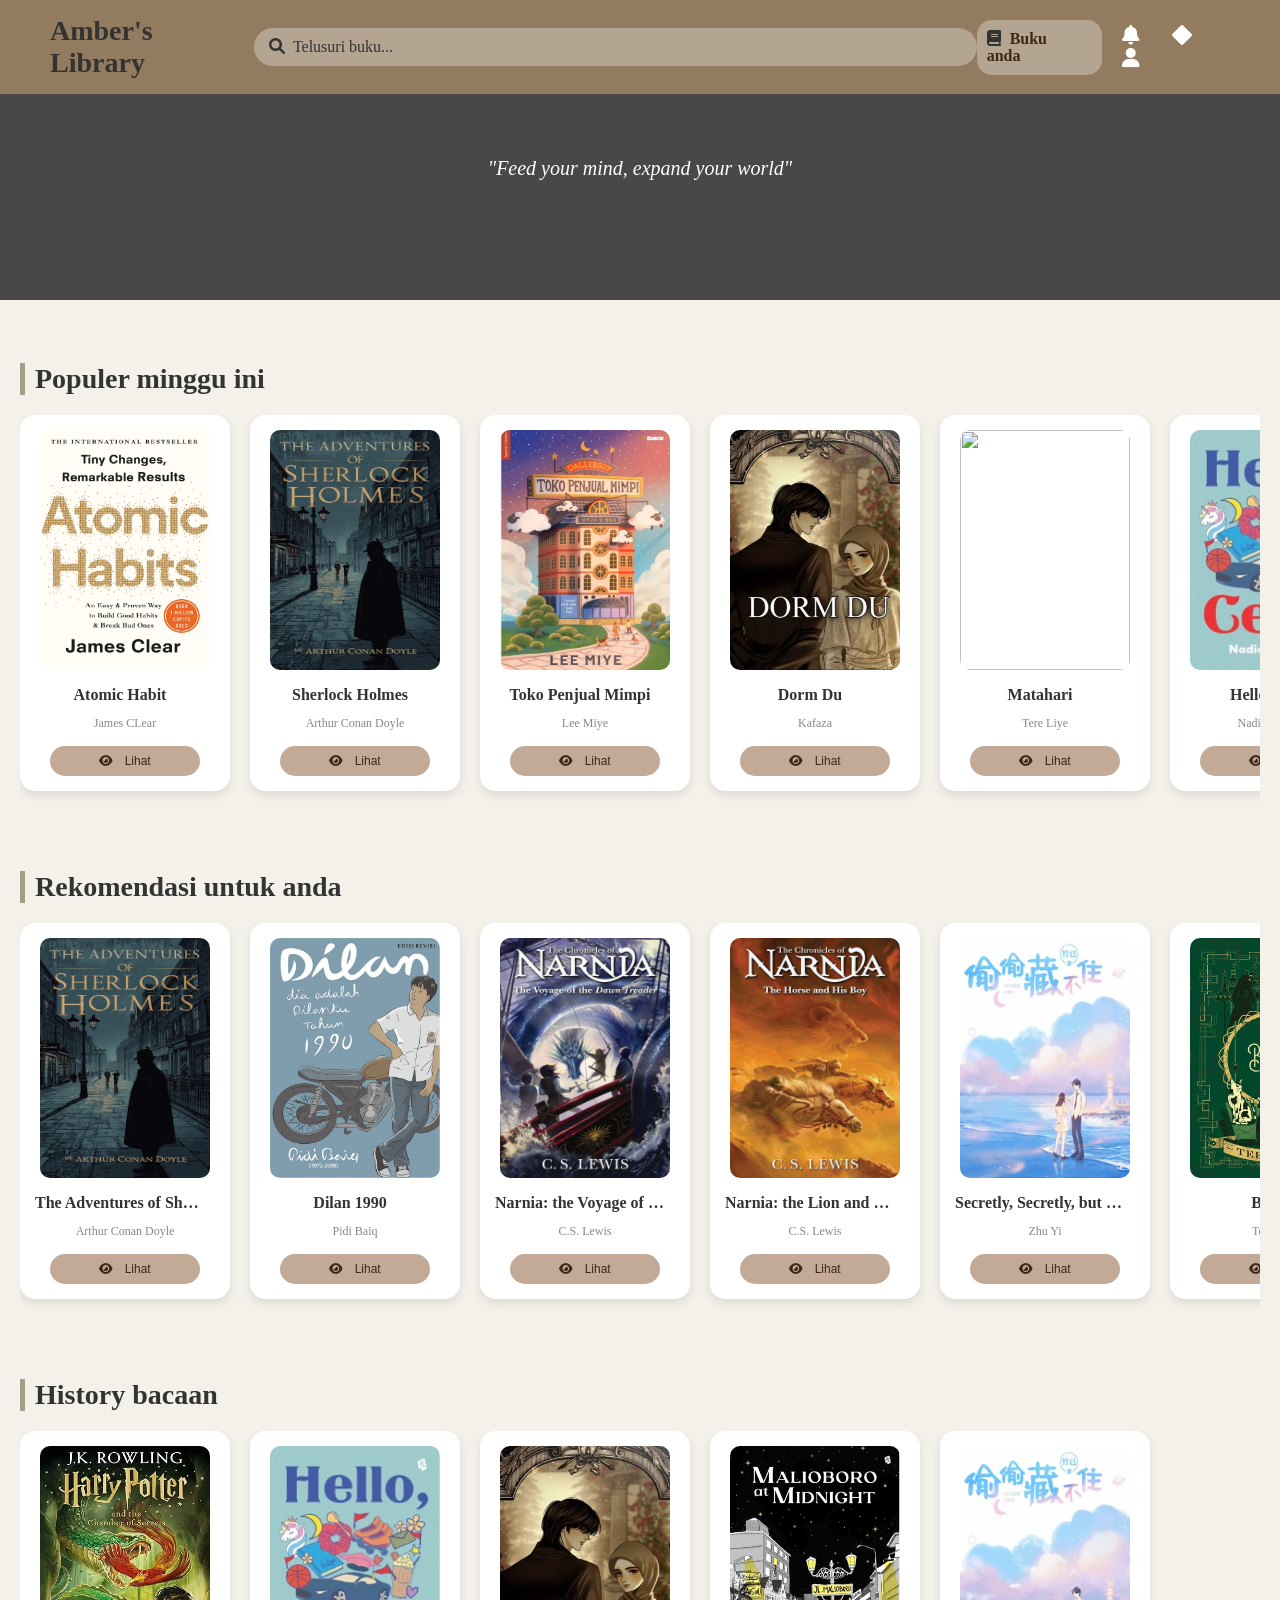
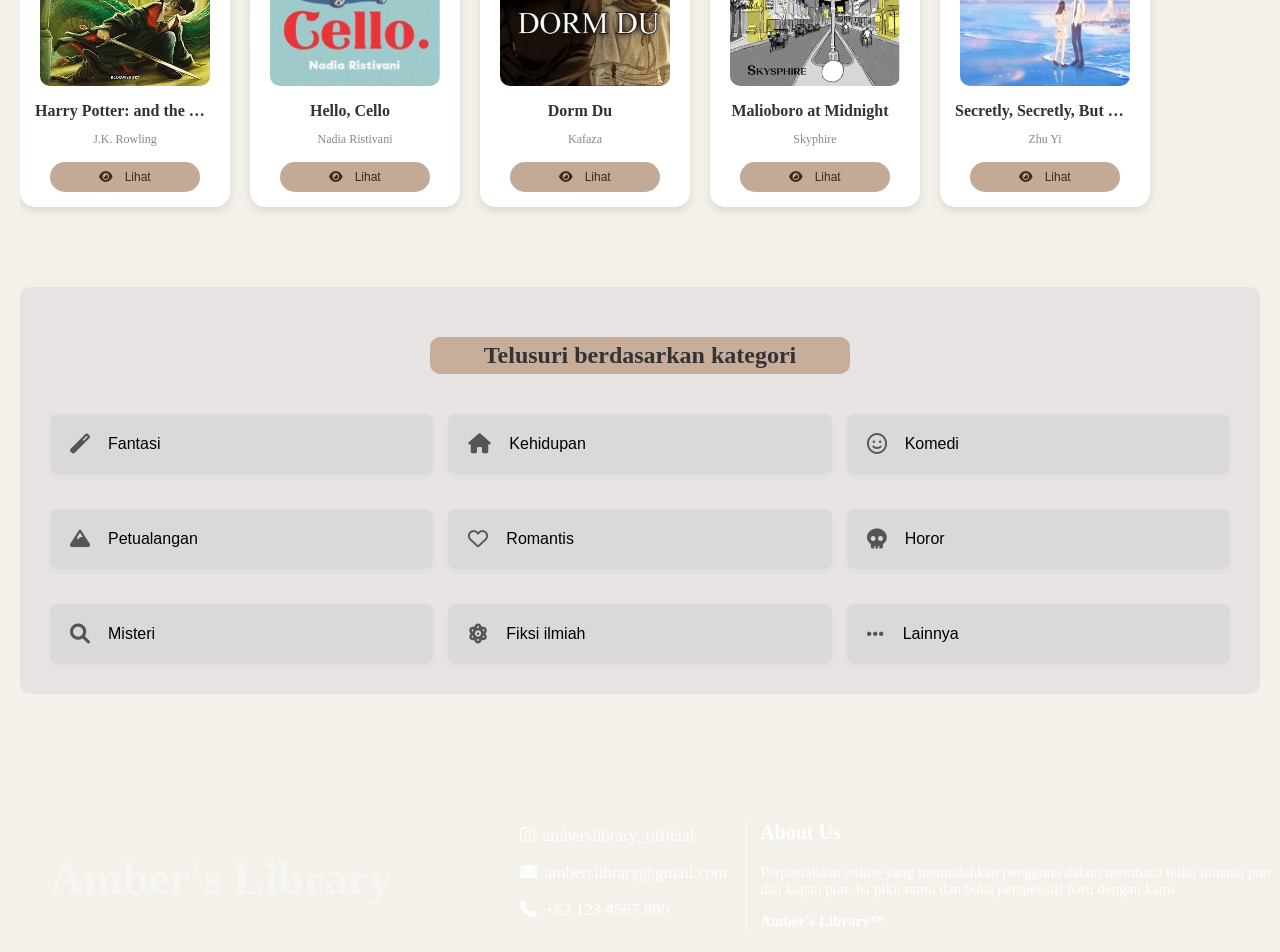
==== index.html @ e3006d30 "Add files via upload" ====
<!DOCTYPE html>
<html lang="id">
<head>
    <meta charset="UTF-8">
    <meta name="viewport" content="width=device-width, initial-scale=1.0">
    <title>Amber's Library</title>
    <link rel="stylesheet" href="styleHome.css">    
    <link rel="stylesheet" href="https://cdnjs.cloudflare.com/ajax/libs/font-awesome/6.0.0/css/all.min.css">
    <link rel="icon" href="icon.jpg">
</head>
<body>
        <header class="header">
        <nav class="navbar">
            <div class="logo">Amber's Library</div>
            <div class="searchbar"><i class="fas fa-search"></i>Telusuri buku...</div>
            <div class="collection">
                <i class="fas fa-book">
                    <a href="#">Buku anda</a>
                </i>
            </div>
            <div class="nav-links">
                <a href="#notif" class="popupBuka"><i class="fas fa-bell"></i></a>
                <a href="#prem" class="popupBukaP"><i class="fa-solid fa-diamond"></i></a>
                <a href="#"><i class="fas fa-user"></i></a>
            </div>
        </nav>
        <div class="hero">
            <p>"Feed your mind, expand your world"</p>
        </div>
    </header>

    <main class="content">

        <div id="notif" class="popupNotif">
            <div class="popupBox">
                <a href="#" class="close-btn">x</a>
                <h2>Notifikasi Anda</h2>
                <div class="kotaknotif">
                    <p class="notif">hi</p>
                    <p class="notif">hi</p>
                    <p class="notif">hi</p>
                    <p class="notif">hi</p>
                    <p class="notif">hi</p>
                    <p class="notif">hi</p>
                    <p class="notif">hi</p>
                    <p class="notif">hi</p>
                    <p class="notif">Halo (Pengguna), akun anda telah terdaftar! Selamat membaca!</p>
                    <p class="notif" style="margin-bottom: 0">Selamat datang di Amber's Library. Telusuri dan baca buku sesuka anda</p>
                </div>    
            </div>
        </div>

        <!-- <div id="prem" class="popupPremium">
            <div class="popupboxPrem">
                <a href="#" class="close-btn">x</a>
                <h2>Lorem, ipsum dolor sit amet consectetur adipisicing elit. Sed quibusdam quis tempora accusamus illo dignissimos enim animi laudantium culpa soluta? Qui maiores quis corporis reiciendis quibusdam labore voluptatum aliquam impedit?</h2>
            </div>
        </div> -->
        
        <section class="book-section">
            <h2 class="section-title">Populer minggu ini</h2>
            <div class="book-scroll-container">
                <div class="book-card">
                    <div class="book-img-placeholder">
                        <img src="atomichabit.jpg">
                    </div>
                    <div class="book-info">
                        <h3>Atomic Habit</h3>
                        <p>James CLear</p>
                        <button ><i class="fas fa-eye"></i> Lihat</button>
                    </div>
                </div>
                <div class="book-card">
                    <div class="book-img-placeholder">
                        <img src="sherlockholmes.jpg">
                    </div>
                    <div class="book-info">
                        <h3>Sherlock Holmes</h3>
                        <p>Arthur Conan Doyle</p>
                        <button><i class="fas fa-eye"></i> Lihat</button>
                    </div>
                </div>
                <div class="book-card">
                    <div class="book-img-placeholder">
                        <img src="tokopenjualmimpi.jpg">
                    </div>
                    <div class="book-info">
                        <h3>Toko Penjual Mimpi</h3>
                        <p>Lee Miye</p>
                        <button><i class="fas fa-eye"></i> Lihat</button>
                    </div>
                </div>
                <div class="book-card">
                    <div class="book-img-placeholder">
                        <img src="dormdu.jpg">
                    </div>
                    <div class="book-info">
                        <h3>Dorm Du</h3>
                        <p>Kafaza</p>
                        <button><i class="fas fa-eye"></i> Lihat</button>
                    </div>
                </div>
                <div class="book-card">
                    <div class="book-img-placeholder">
                        <img src="../img/matahari.jpg">
                    </div>
                    <div class="book-info">
                        <h3>Matahari</h3>
                        <p>Tere Liye</p>
                        <button><i class="fas fa-eye"></i> Lihat</button>
                    </div>
                </div>
                <div class="book-card">
                    <div class="book-img-placeholder">
                        <img src="hellocello.jpg">
                    </div>
                    <div class="book-info">
                        <h3>Hello, Cello</h3>
                        <p>Nadia Ristivani</p>
                        <button><i class="fas fa-eye"></i> Lihat</button>
                    </div>
                </div>
                   <div class="book-card">
                    <div class="book-img-placeholder">
                        <img src="tentangkamu.jpg">
                    </div>
                    <div class="book-info">
                        <h3>Tentang Kamu</h3>
                        <p>Tere Liye</p>
                        <button><i class="fas fa-eye"></i> Lihat</button>
                    </div>
                </div>
                   <div class="book-card">
                    <div class="book-img-placeholder">
                        <img src="hp_stone.jpg">
                    </div>
                    <div class="book-info">
                        <h3>Harry Potter: and the Philospher's Stone</h3>
                        <p>J.K. Rowling</p>
                        <button><i class="fas fa-eye"></i> Lihat</button>
                    </div>
                </div>
                   <div class="book-card">
                    <div class="book-img-placeholder">
                        <img src="hp_chamber.jpg">
                    </div>
                    <div class="book-info">
                        <h3>Harry Potter: and the Chamber of Secrets</h3>
                        <p>Nadia Ristivani</p>
                        <a href="index.html">
                            <button><i class="fas fa-eye"></i> Lihat</button>
                        </a>
                    </div>
                </div>
                   <div class="book-card">
                    <div class="book-img-placeholder">
                        <img src="lautbercerita.jpg">
                    </div>
                    <div class="book-info">
                        <h3>Laut Bercerita</h3>
                        <p>Leila S. Chudori</p>
                        <button><i class="fas fa-eye"></i> Lihat</button>
                    </div>
                </div>
            </div>
        </section>

        <section class="book-section">
            <h2 class="section-title">Rekomendasi untuk anda</h2>
            <div class="book-scroll-container">
                <div class="book-card">
                    <div class="book-img-placeholder">
                        <img src="sherlockholmes.jpg">
                    </div>
                    <div class="book-info">
                        <h3>The Adventures of Sherlock Holmes</h3>
                        <p>Arthur Conan Doyle</p>
                        <button><i class="fas fa-eye"></i> Lihat</button>
                    </div>
                </div>
                <div class="book-card">
                    <div class="book-img-placeholder">
                        <img src="dilan.jpg">
                    </div>
                    <div class="book-info">
                        <h3>Dilan 1990</h3>
                        <p>Pidi Baiq</p>
                        <button><i class="fas fa-eye"></i> Lihat</button>
                    </div>
                </div>
                 <div class="book-card">
                    <div class="book-img-placeholder">
                        <img src="narnia_dawntreader.jpg">
                    </div>
                    <div class="book-info">
                        <h3>Narnia: the Voyage of the Dawn Treader</h3>
                        <p>C.S. Lewis</p>
                        <button><i class="fas fa-eye"></i> Lihat</button>
                    </div>
                </div>
                 <div class="book-card">
                    <div class="book-img-placeholder">
                        <img src="narnia_lion.jpg">
                    </div>
                    <div class="book-info">
                        <h3>Narnia: the Lion and His boy</h3>
                        <p>C.S. Lewis</p>
                        <button><i class="fas fa-eye"></i> Lihat</button>
                    </div>
                </div>
                 <div class="book-card">
                    <div class="book-img-placeholder">
                        <img src="hiddenlove.jpg">
                    </div>
                    <div class="book-info">
                        <h3>Secretly, Secretly, but Unable to Hide It</h3>
                        <p>Zhu Yi</p>
                        <button><i class="fas fa-eye"></i> Lihat</button>
                    </div>
                </div>
                 <div class="book-card">
                    <div class="book-img-placeholder">
                        <img src="bumi.jpg">
                    </div>
                    <div class="book-info">
                        <h3>Bumi</h3>
                        <p>Tere Liye</p>
                        <button><i class="fas fa-eye"></i> Lihat</button>
                    </div>
                </div>
                  <div class="book-card">
                    <div class="book-img-placeholder">
                        <img src="bulan.jpg">
                    </div>
                    <div class="book-info">
                        <h3>Bulan</h3>
                        <p>Tere Liye</p>
                        <button><i class="fas fa-eye"></i> Lihat</button>
                    </div>
                </div>
                <div class="book-card">
                    <div class="book-img-placeholder">
                        <img src="../img/komet.jpg">
                    </div>
                 <div class="book-info">
                        <h3>Komet</h3>
                        <p>Tere Liye</p>
                        <button><i class="fas fa-eye"></i> Lihat</button>
                    </div>
                </div>
                <div class="book-card">
                    <div class="book-img-placeholder">
                        <img src="../img/matahari.jpg">
                    </div>
                    <div class="book-info">
                        <h3>Matahari</h3>
                        <p>Tere Liye</p>
                        <button><i class="fas fa-eye"></i> Lihat</button>
                    </div>
                </div>
                 <div class="book-card">
                    <div class="book-img-placeholder">
                        <img src="nebula.jpg">
                    </div>
                    <div class="book-info">
                        <h3>Nebula</h3>
                        <p>Tere Liye</p>
                        <button><i class="fas fa-eye"></i> Lihat</button>
                    </div>
                </div>
            </div>
        </section>

        <section class="book-section">
            <h2 class="section-title">History bacaan</h2>
            <div class="book-scroll-container">
                <div class="book-card">
                    <div class="book-img-placeholder">
                        <img src="hp_chamber.jpg">
                    </div>
                    <div class="book-info">
                        <h3>Harry Potter: and the Chamber of Secrets</h3>
                        <p>J.K. Rowling</p>
                        <button><i class="fas fa-eye"></i> Lihat</button>
                    </div>
                </div>
                <div class="book-card">
                    <div class="book-img-placeholder">
                        <img src="hellocello.jpg">
                    </div>
                    <div class="book-info">
                        <h3>Hello, Cello</h3>
                        <p>Nadia Ristivani  </p>
                        <button><i class="fas fa-eye"></i> Lihat</button>
                    </div>
                </div>
                <div class="book-card">
                    <div class="book-img-placeholder">
                        <img src="dormdu.jpg">
                    </div>
                    <div class="book-info">
                        <h3>Dorm Du</h3>
                        <p>Kafaza</p>
                        <button><i class="fas fa-eye"></i> Lihat</button>
                    </div>
                </div>
                <div class="book-card">
                    <div class="book-img-placeholder">
                        <img src="malioboro.jpg">
                    </div>
                    <div class="book-info">
                        <h3>Malioboro at Midnight</h3>
                        <p>Skyphire</p>
                        <button><i class="fas fa-eye"></i> Lihat</button>
                    </div>
                </div>
                 <div class="book-card">
                    <div class="book-img-placeholder">
                        <img src="hiddenlove.jpg">
                    </div>
                    <div class="book-info">
                        <h3>Secretly, Secretly, But Unable to Hide It</h3>
                        <p>Zhu Yi</p>
                        <button><i class="fas fa-eye"></i> Lihat</button>
                    </div>
                </div>
            </div>
        </section>

        <section class="category-section">
            <h2 class="section-title-center">Telusuri berdasarkan kategori</h2>
            <div class="category-grid">
                <button class="category-btn"><i class="fas fa-magic"></i> Fantasi</button>
                <button class="category-btn"><i class="fas fa-home"></i> Kehidupan</button>
                <button class="category-btn"><i class="far fa-smile"></i> Komedi</button>
                <button class="category-btn"><i class="fas fa-mountain"></i> Petualangan</button>
                <button class="category-btn"><i class="far fa-heart"></i> Romantis</button>
                <button class="category-btn"><i class="fas fa-skull"></i> Horor</button>
                <button class="category-btn"><i class="fas fa-search"></i> Misteri</button>
                <button class="category-btn"><i class="fas fa-atom"></i> Fiksi ilmiah</button>
                <button class="category-btn"><i class="fas fa-ellipsis-h"></i> Lainnya</button>
            </div>
        </section>

    </main>

    <footer class="footer">
        <div class="footer-left">
            <h3>Amber's Library</h3>
        </div>
        <div class="footer-right">
            <div class="footer-mid">
            <p><i class="fa-brands fa-instagram"></i>amberslibrary_official</p>
            <p><i class="fas fa-envelope"></i>amberslibrary@gmail.com</p> 
            <p><i class="fa-solid fa-phone"></i>+62 123 4567 890</p>
            </div>
            <div class="line"></div>
            <div class="katakata">
                <p style="font-size: 20px; font-weight: bold">About Us</p>    
                <p>Perpustakaan online yang memudahkan pengguna dalam membaca buku dimana pun dan kapan pun. Isi pikiranmu dan buka perspekstif baru dengan kami</p>
                <p><b>Amber's Library™</b></p>
            </div>
        </div>
    </footer>
</body>
</html>
---- styleHome.css ----
body {
    margin: 0;
    padding: 0;
    width: 100%;
    overflow-x: hidden;
    background-color: #f4f1ea; 
    color: #333;
    overflow-x: hidden;
    font-family: serif;
}

.header {
    background: linear-gradient(rgba(0,0,0,0.7), rgba(0,0,0,0.7)), url('../img/boo.jpg') no-repeat center center/cover;
    min-height: 300px;
    display: flex;
    flex-direction: column;
    justify-content: space-between;
    padding: 80px 0 30px 0; 
    width: 100%;
    box-sizing: border-box;
}

.navbar {
    display: flex;
    justify-content: space-between;
    align-items: center;
    padding: 15px 30px; 
    position: fixed;
    top: 0;
    left: 0;
    right: 0;
    width: 100%;
    background-color: #ac8e68be;
    z-index: 999;
    box-sizing: border-box;
}

img{
    height: 240px;
    width: 170px;
    border-radius: 10px;
}

i{
    padding-right: 8px;
}

.logo {
    font-size: 28px;
    padding-left: 20px;
    font-weight: bold;
}

.searchbar{
    background-color: #e0ddd66e;
    width: 700px;
    padding: 10px;
    padding-left: 15px;
    border-radius: 20px;
    text-align: left;
}

.searchbar:hover{
    background-color:   #e0ddd69f;
    cursor: text;
}

.popupBuka{
    display: inline-block;
    color: white;
    text-decoration: none;
    border-radius: 5px;
}

.popupNotif{
    display: none; 
    position: fixed;
    top: 0; 
    left: 0; 
    width: 100%; 
    height: 100%;
    background: rgba(0,0,0,0.5);
    backdrop-filter: blur(3px);
    justify-content: center;
    align-items: center;
    z-index: 9999;
}

.popupNotif:target {
      display: flex;
}

.popupNotif h2{
    font-size: 40px;
    margin-top: 0;
    margin-bottom: 5px;
}

.popupBox {
    background: rgb(233, 229, 223);
    max-width: 500px; 
    width: 90%;
    padding: 30px;
    border-radius: 12px;
    box-shadow: 0 10px 30px rgba(0,0,0,0.3);
    position: relative;
    animation: fadeIn 0.3s ease;
}

.close-btn {
      position: absolute;
      top: 10px; right: 20px;
      font-size: 28px;
      text-decoration: none;
      color: #333;
      background-color: #92460c3d;
      width: 25px;
      height: 35px;
      text-align: center;
      border-radius: 5px;
}

.close-btn:hover{
    background-color: #92460c62;
}

.kotaknotif{
    border: 2px solid #3d28187c; 
    border-radius: 5px;
    max-height: 300px;
    overflow: auto;
}

.notif{
    background-color:#3d28182f;
    padding: 5px;
    margin-top: 0;
    margin-bottom: 5px;
    border-radius: 2px;
}

.collection{
    background-color:#e0ddd66e;
    border-radius: 15px;
    padding: 10px;
    cursor: grab;
}

.collection a{
    text-decoration: none;
    padding-left: 5px;
    color:#3d2818;
    font-family: serif;
    font-weight: 600;
}

.collection:hover{
    background-color:   #e0ddd69f;
}

.nav-links a {
    color: white;
    margin-left: 20px;
    font-size: 20px;
    text-decoration: none;
    transition: 0.3s;
}

.nav-links a:hover {
    color: #9c9478;
}

.hero {
    margin-top: auto;
    margin-bottom: 70px;
    color: white;
    text-align: center;
    font-size: 20px;
    font-style: italic;
}

.content {
    max-width: 1400px;
    margin: 0 auto;
    padding: 40px 20px;
}

.book-section {
    margin-bottom: 60px;
}

.section-title {
    font-size: 28px;
    margin-bottom: 20px;
    color: #333;
    border-left: 5px solid #a59e87;
    padding-left: 10px;
}

.book-scroll-container {
    display: flex;
    gap: 20px;
    overflow-x: auto;
    padding-bottom: 20px;
    scroll-behavior: smooth;
}

.book-scroll-container::-webkit-scrollbar {
    display: none;
}

.book-card {
    flex: 0 0 180px;
    background: white;
    border-radius: 15px;
    padding: 15px;
    box-shadow: 0 4px 10px rgba(0,0,0,0.1);
    text-align: center;
    transition: transform 0.3s;
}

.book-card:hover {
    transform: translateY(-5px);
}

.book-info:hover h3{
    white-space: normal;
    text-overflow: unset;
}

.book-img-placeholder {
    width: 100%;
    height: 240px;
    border-radius: 4px;
    margin-bottom: 15px;
    position: relative;
    overflow: hidden;
}

.book-img-placeholder::after {
    position: absolute;
    top: 50%;
    left: 50%;
    transform: translate(-50%, -50%);
    color: #888;
    font-size: 14px;
}

.book-info h3 {
    font-size: 16px;
    color: #333;
    margin-bottom: 5px;
    white-space: nowrap;
    overflow: hidden;
    text-overflow: ellipsis;
    max-width: 170px;
}

.book-info p {
    font-size: 12px;
    color: #888;
    margin-bottom: 15px;
}

.book-info button {
    background-color: #9c74569c;
    text-decoration: none;
    color: #3d2818;
    border: none;
    padding: 8px 16px;
    border-radius: 20px;
    cursor: pointer;
    font-size: 12px;
    width: 150px;
    transition: 0.3s;
}

.book-info button:hover {
    background-color: #9C7456;
}

.category-section {
    background-color: #E8E4E4;
    padding: 30px;
    border-radius: 10px;
    margin-bottom: 60px;
}

.section-title-center {
    text-align: center;
    font-size: 24px;    
    color: #333;
    background-color: #9b673c70;
    border-radius: 10px;
    padding: 5px;
    margin-left: 380px;
    margin-right: 380px;
}

.category-grid {
    display: grid;
    grid-template-columns: repeat(3, 1fr);
    gap: 15px;
}

.category-btn {
    background-color: #d9d9d9;
    border: none;
    padding: 20px;
    border-radius: 8px;
    font-size: 16px;
    cursor: pointer;
    display: flex;
    align-items: center;
    gap: 10px;
    box-shadow: 0 2px 5px rgba(223, 138, 138, 0.1);
    transition: 0.3s;
    text-align: left;
    margin-top: 20px;
}

.category-btn:hover {
    background-color: #b1aa96;
    border: none;
    padding: 20px;
    border-radius: 8px;
    font-size: 18px;
    cursor: pointer;
    display: flex;
    align-items: center;
    gap: 10px;
    box-shadow: 0 2px 5px rgba(223, 138, 138, 0.1);
    transition: 0.3s;
    text-align: left;
}

.category-btn i {
    font-size: 20px;
    color: #555;
}

.footer {
    background-image: url(../img/boo.jpg); 
    color: white;
    display: flex;
    justify-content: space-between;
    align-items: center;
}

.footer-left{
    font-size: 40px;
    margin-top: 10px;
    padding-left: 50px; 
    padding-right: 100px;
    width: 650px;
    opacity: 0.40;         
}

.line{
    margin-top: 20px;
    border-left: 2px solid rgb(252, 247, 247);
    height: 110px; 
    display: inline-block;
}

.footer-mid{
    margin-top: 8px;
    font-size: 17px; 
    width: 380px;
}

.footer-right{
    color: white;
    font-size: 15px;
    display: flex;
    gap: .8rem;
}
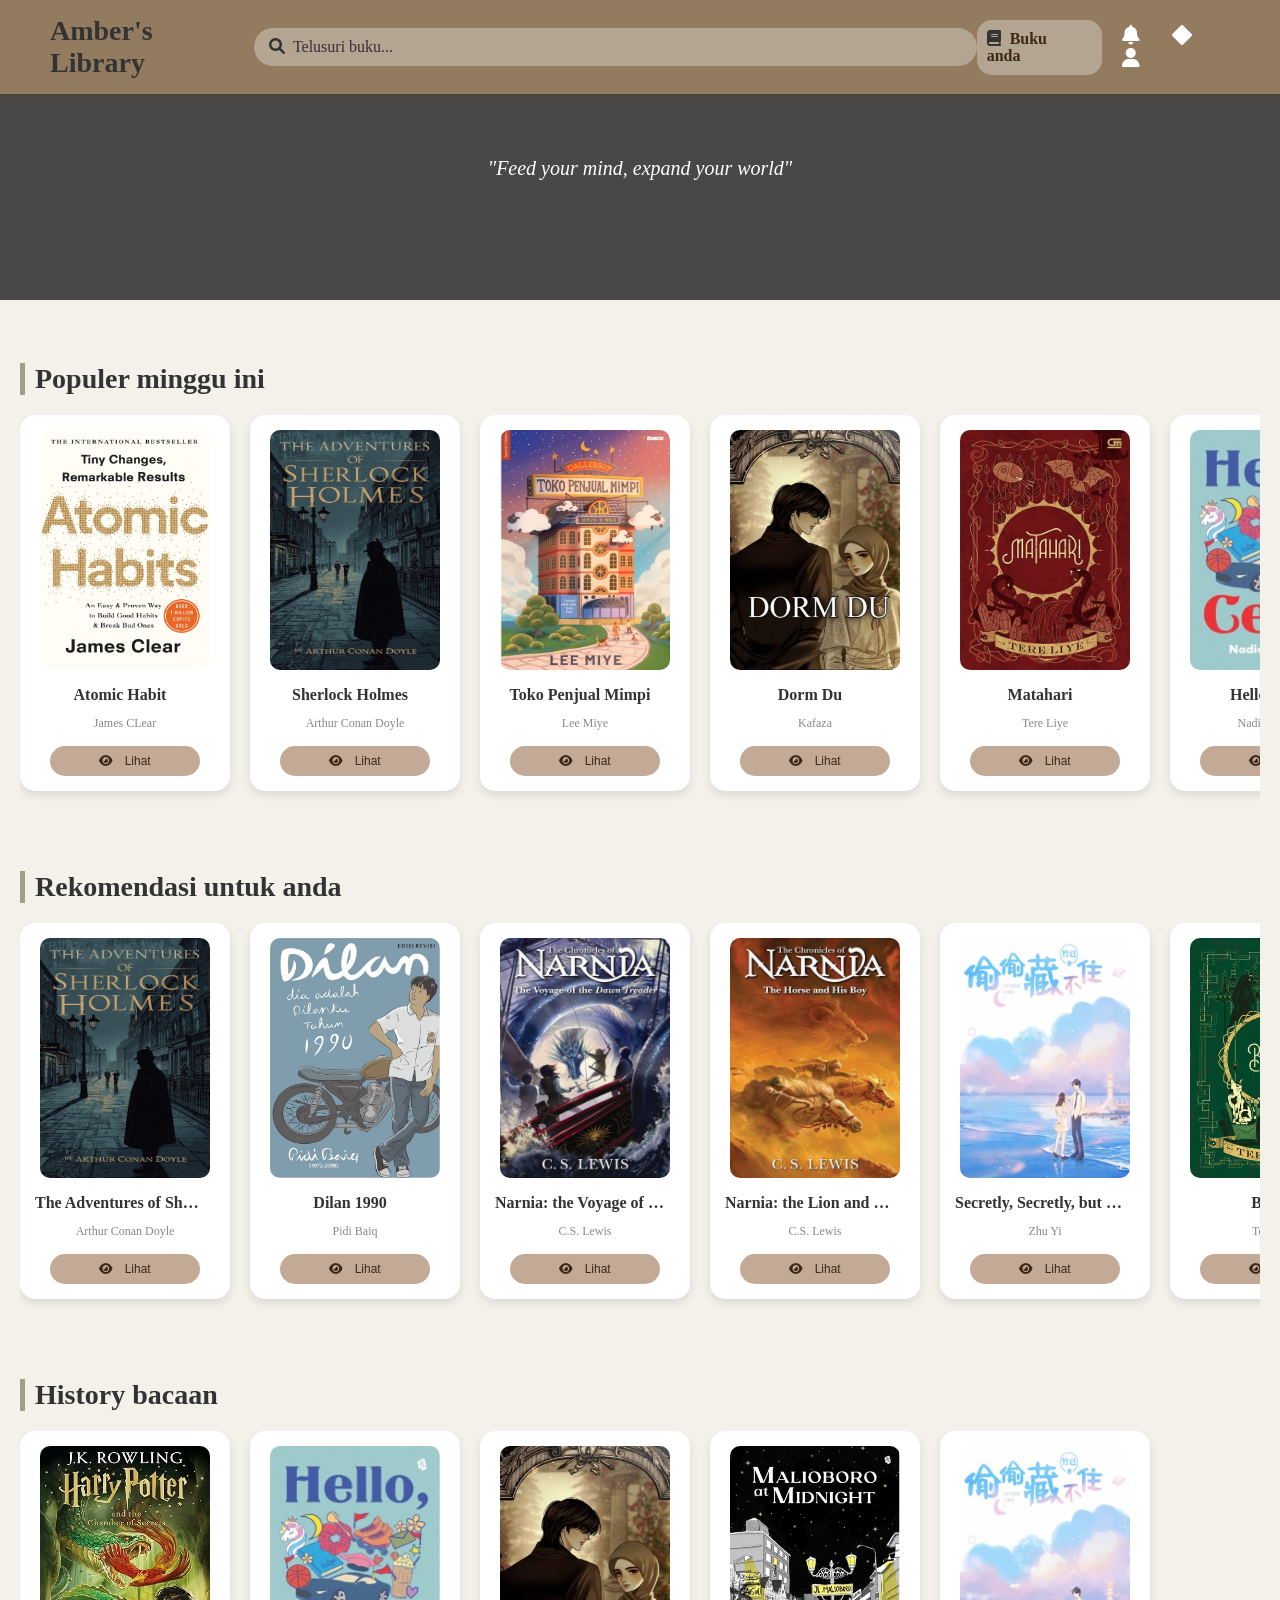
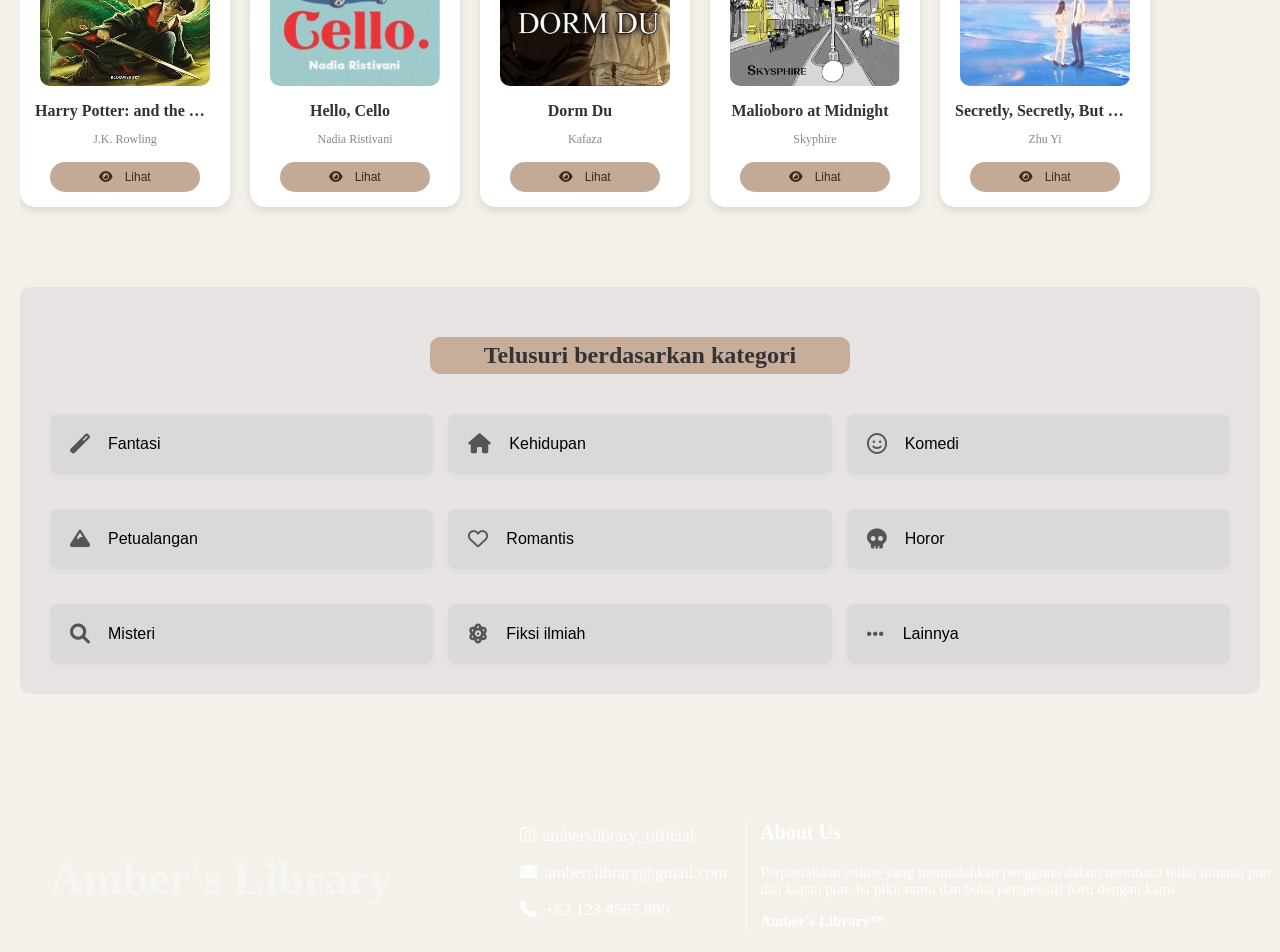
==== commit 1ee6b30a: "Update index.html" ====
--- a/index.html
+++ b/index.html
@@ -102,7 +102,7 @@
                 </div>
                 <div class="book-card">
                     <div class="book-img-placeholder">
-                        <img src="../img/matahari.jpg">
+                        <img src="matahari.jpg">
                     </div>
                     <div class="book-info">
                         <h3>Matahari</h3>
@@ -363,4 +363,4 @@
         </div>
     </footer>
 </body>
-</html>+</html>
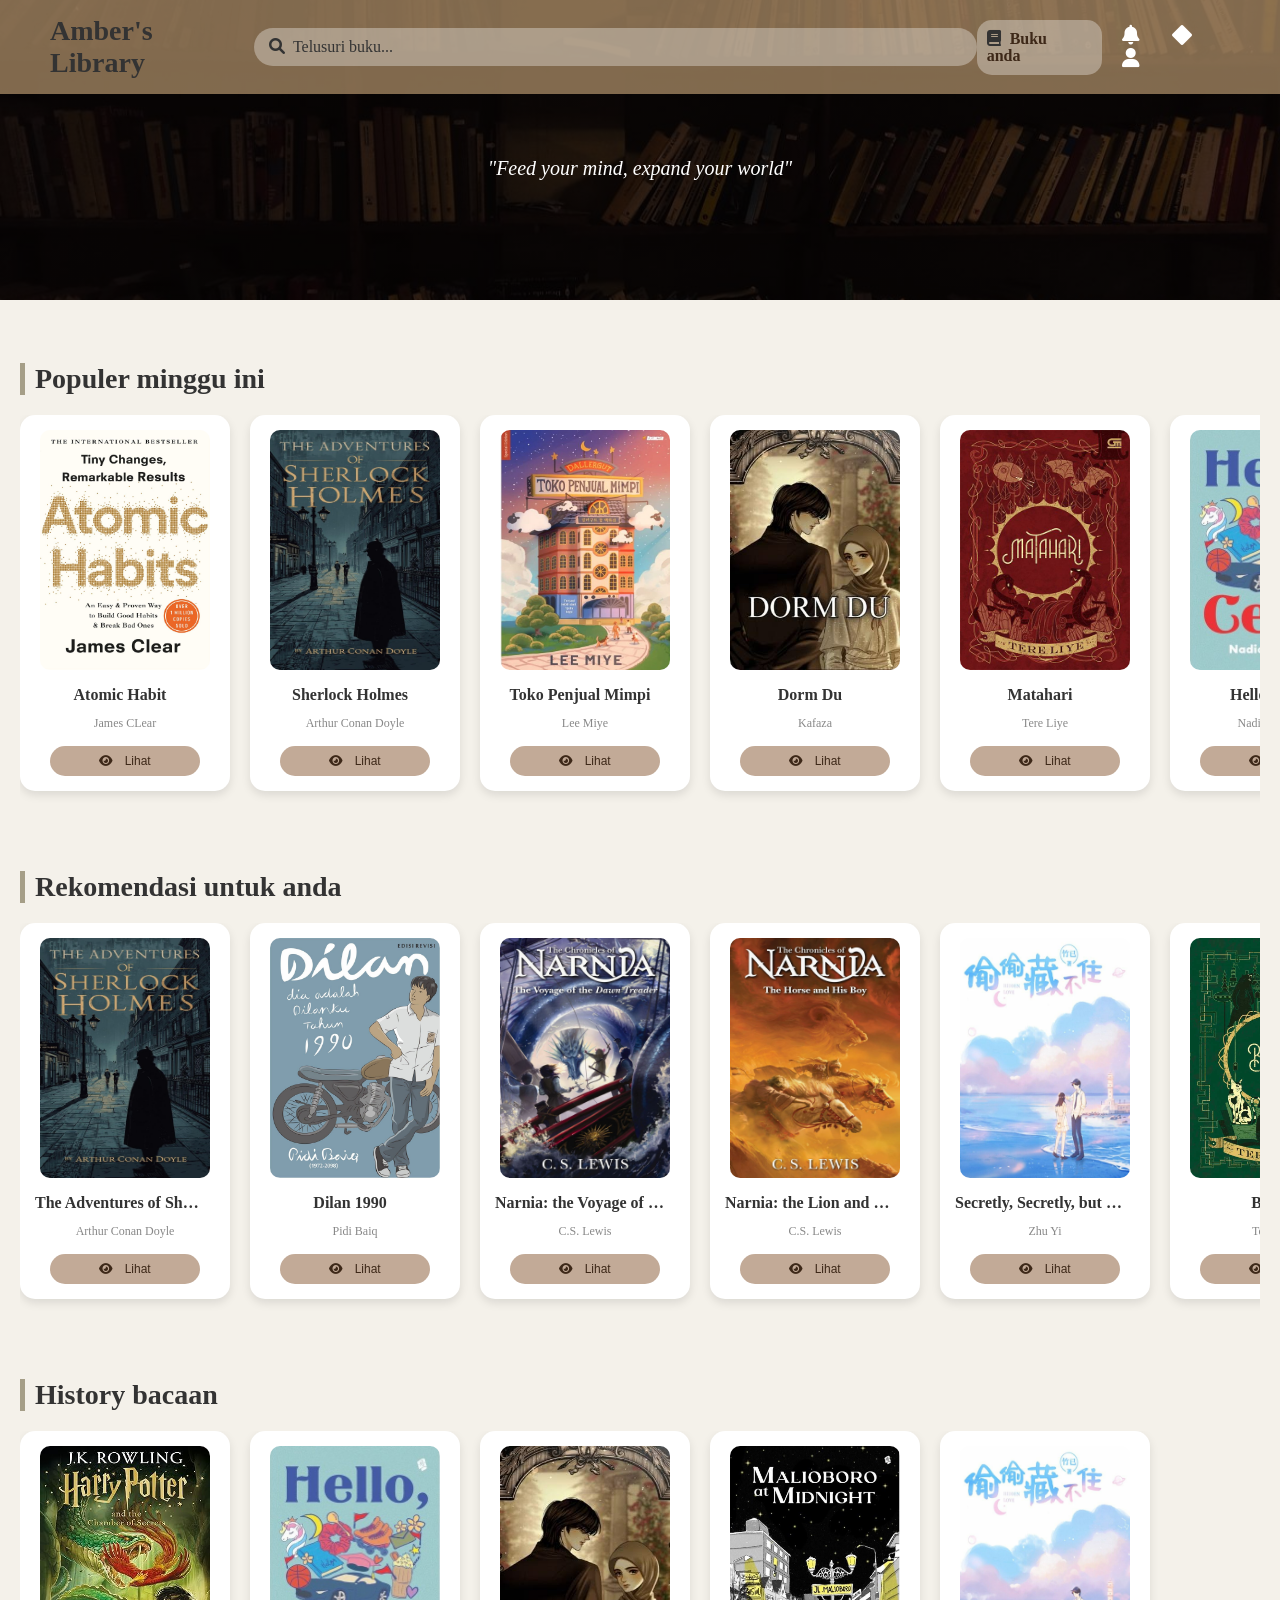
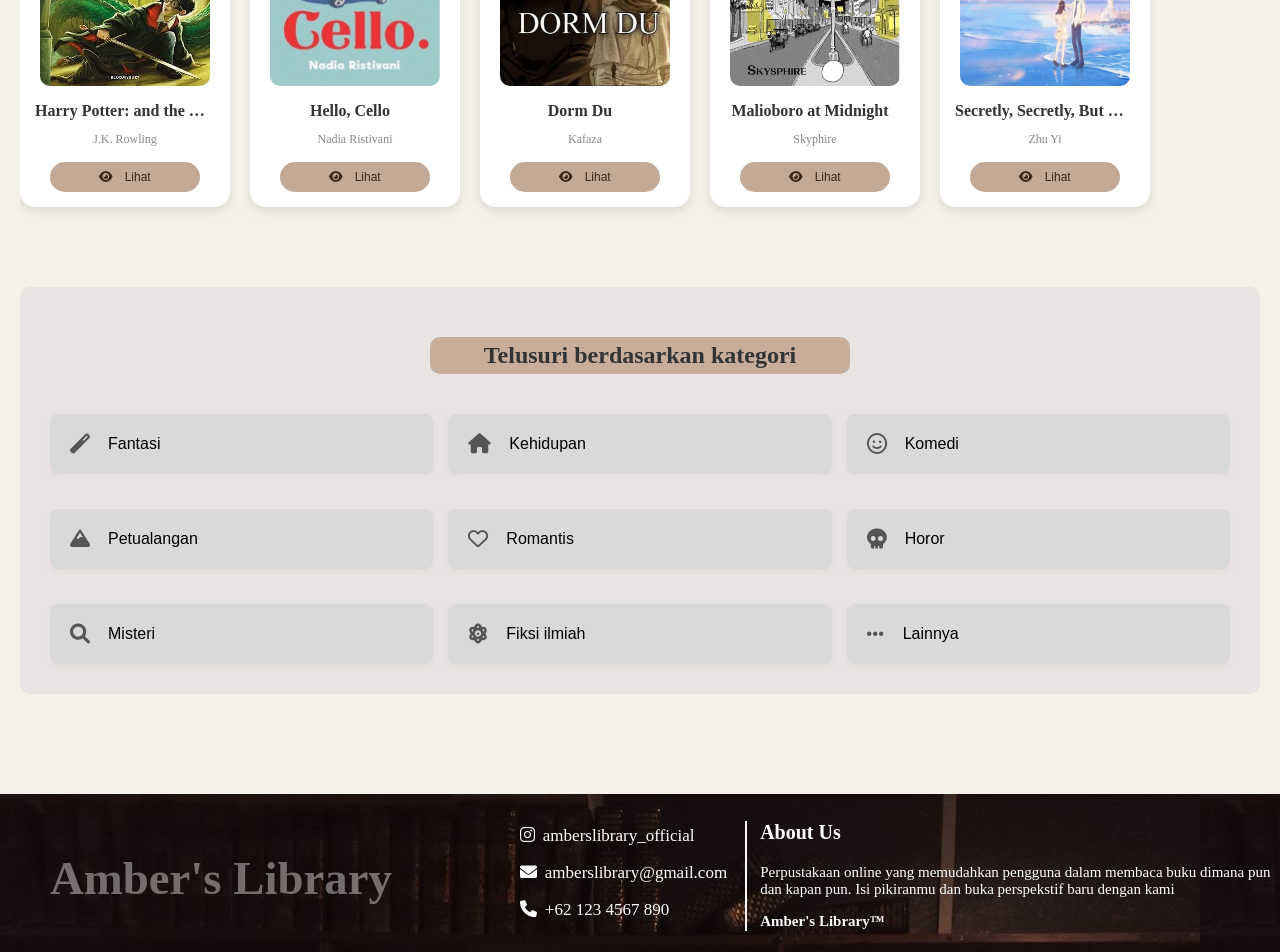
==== commit 6c6f5437: "Fix HTML formatting and restore original content" ====
--- a/index.html
+++ b/index.html
@@ -147,7 +147,7 @@
                     <div class="book-info">
                         <h3>Harry Potter: and the Chamber of Secrets</h3>
                         <p>Nadia Ristivani</p>
-                        <a href="index.html">
+                        <a href="book.html">
                             <button><i class="fas fa-eye"></i> Lihat</button>
                         </a>
                     </div>
@@ -240,7 +240,7 @@
                 </div>
                 <div class="book-card">
                     <div class="book-img-placeholder">
-                        <img src="../img/komet.jpg">
+                        <img src="komet.jpg">
                     </div>
                  <div class="book-info">
                         <h3>Komet</h3>
@@ -250,7 +250,7 @@
                 </div>
                 <div class="book-card">
                     <div class="book-img-placeholder">
-                        <img src="../img/matahari.jpg">
+                        <img src="matahari.jpg">
                     </div>
                     <div class="book-info">
                         <h3>Matahari</h3>
--- a/styleHome.css
+++ b/styleHome.css
@@ -10,7 +10,7 @@
 }
 
 .header {
-    background: linear-gradient(rgba(0,0,0,0.7), rgba(0,0,0,0.7)), url('../img/boo.jpg') no-repeat center center/cover;
+    background: linear-gradient(rgba(0,0,0,0.7), rgba(0,0,0,0.7)), url('boo.jpg') no-repeat center center/cover;
     min-height: 300px;
     display: flex;
     flex-direction: column;
@@ -205,10 +205,6 @@
     scroll-behavior: smooth;
 }
 
-.book-scroll-container::-webkit-scrollbar {
-    display: none;
-}
-
 .book-card {
     flex: 0 0 180px;
     background: white;
@@ -340,7 +336,7 @@
 }
 
 .footer {
-    background-image: url(../img/boo.jpg); 
+    background-image: url(boo.jpg); 
     color: white;
     display: flex;
     justify-content: space-between;
@@ -374,4 +370,4 @@
     font-size: 15px;
     display: flex;
     gap: .8rem;
-}+}
